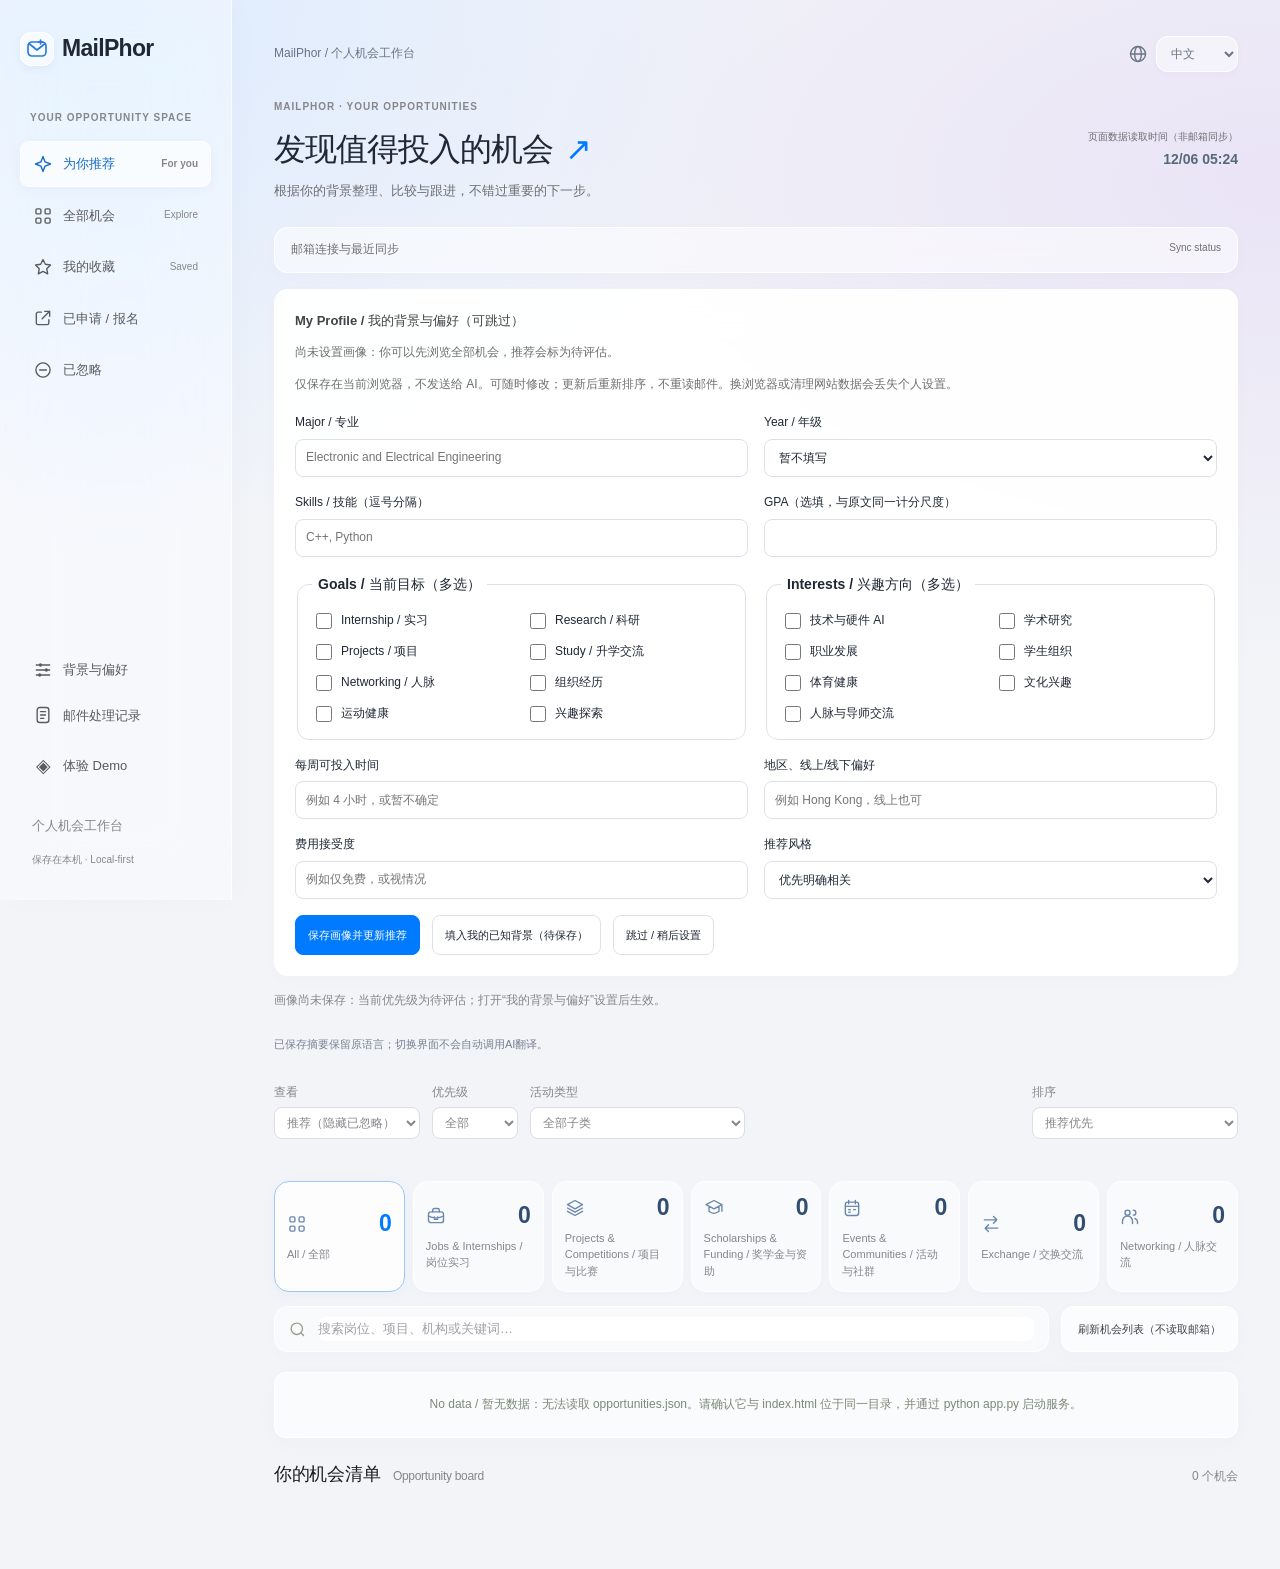
==== index.html @ f2217357 "Package MailPhor as a documented local-first MVP" ====
<!doctype html>
<html lang="zh-Hans">
<head>
  <meta charset="UTF-8" />
  <meta name="viewport" content="width=device-width, initial-scale=1.0" />
  <title>MailPhor</title>
  <link rel="stylesheet" href="/styles.css">
</head>
<body class="min-h-screen text-white antialiased">
  <a class="skip-link" href="#cards">跳到机会列表</a>
  <aside class="sidebar">
    <a class="brand" href="/index.html"><span class="brand-mark">m<span>↗</span></span>MailPhor<span class="brand-dot">.</span></a>
    <p class="sidebar-caption">YOUR OPPORTUNITY SPACE</p>
    <nav aria-label="机会导航">
      <button data-view="recommended" class="nav-item active"><span>✦</span> 为你推荐 <small>For you</small></button>
      <button data-view="all" class="nav-item"><span>▦</span> 全部机会 <small>Explore</small></button>
      <button data-view="favorites" class="nav-item"><span>☆</span> 我的收藏 <small>Saved</small></button>
      <button data-view="applied" class="nav-item"><span>↗</span> 已申请 / 报名</button>
      <button data-view="ignored" class="nav-item"><span>−</span> 已忽略</button>
    </nav>
    <div class="sidebar-bottom"><button id="edit-profile" class="nav-item"><span>⚙</span> 背景与偏好</button><a id="audit-link" class="nav-item" href="/mail-audit.html"><span>≡</span> 邮件处理记录</a><a class="nav-item" href="/index.html?demo=1"><span>◈</span> 体验 Demo</a><p>个人机会工作台</p><small>保存在本机 · Local-first</small></div>
  </aside>
  <main class="mx-auto flex min-h-screen w-full max-w-7xl flex-col px-4 py-5 sm:px-6 lg:px-8">
    <div class="surface-toolbar"><span>MailPhor <span class="toolbar-separator">/</span> <span>个人机会工作台</span></span><label class="locale-control"><span data-icon="globe"></span><select id="language-switch" aria-label="Language / 语言"><option value="zh">中文</option><option value="en">English</option></select></label></div>
    <div id="demo-banner" class="demo-banner hidden">DEMO · 这里展示虚构机会，画像和操作独立保存，不混入你的真实数据。<a href="/index.html">返回个人工作台 →</a></div>
    <header class="workspace-header mb-6 flex items-end justify-between gap-4">
      <div><p class="eyebrow">MAILPHOR · YOUR OPPORTUNITIES</p><h1 id="page-title">发现值得投入的机会<span>↗</span></h1><p class="header-subtitle">根据你的背景整理、比较与跟进，不错过重要的下一步。</p></div>
      <section class="read-time px-4 py-3 text-right">
        <p class="text-xs text-zinc-500">页面数据读取时间（非邮箱同步）</p>
        <p id="last-sync" class="text-sm font-medium text-zinc-200">Loading...</p>
      </section>
    </header>
    <details class="sync-panel"><summary>邮箱连接与最近同步 <span>Sync status</span></summary><p id="mail-sync-summary" role="status" class="text-sm text-zinc-300">邮箱同步状态尚未读取。</p><p id="runtime-status" role="status"></p><div class="sync-controls"><button data-sync="once">同步一轮</button><button data-sync="watch">开启定时检查</button><button data-sync="stop">停止定时检查</button></div><p>同步会读取已配置邮箱，并将选定邮件正文发送到配置的 AI 服务。默认每轮 5 封；重新分析队列优先。停止定时检查不会立即中断当前批次。电脑和程序需保持运行。</p><p id="sync-action-message" role="status"></p></details>

    <details id="profile-panel" class="glass mb-5 rounded-3xl p-5">
      <summary class="cursor-pointer text-lg">My Profile / 我的背景与偏好（可跳过）</summary>
      <p id="profile-summary" class="mt-3 text-sm text-zinc-300"></p>
      <p class="my-3 text-sm text-zinc-400">仅保存在当前浏览器，不发送给 AI。可随时修改；更新后重新排序，不重读邮件。换浏览器或清理网站数据会丢失个人设置。</p>
      <form id="profile-form" class="grid gap-4 sm:grid-cols-2">
        <label>Major / 专业<input name="major" class="w-full rounded border border-white/20 bg-zinc-900 p-2" placeholder="Electronic and Electrical Engineering"></label>
        <label>Year / 年级<select name="year" class="w-full rounded bg-zinc-900 p-2"><option value="">暂不填写</option><option value="1">Year 1</option><option value="2">Year 2</option><option value="3">Year 3</option><option value="4">Year 4</option><option value="5">Year 5+</option></select></label>
        <label>Skills / 技能（逗号分隔）<input name="skills" class="w-full rounded border border-white/20 bg-zinc-900 p-2" placeholder="C++, Python"></label>
        <label>GPA（选填，与原文同一计分尺度）<input name="gpa" type="number" min="0" max="10" step="0.01" class="w-full rounded border border-white/20 bg-zinc-900 p-2"></label>
        <fieldset><legend>Goals / 当前目标（多选）</legend><div id="goal-options" class="grid gap-2"></div></fieldset>
        <fieldset><legend>Interests / 兴趣方向（多选）</legend><div id="interest-options" class="grid gap-2"></div></fieldset>
        <label>每周可投入时间<input name="availability" class="w-full rounded border border-white/20 bg-zinc-900 p-2" placeholder="例如 4 小时，或暂不确定"></label>
        <label>地区、线上/线下偏好<input name="location" class="w-full rounded border border-white/20 bg-zinc-900 p-2" placeholder="例如 Hong Kong，线上也可"></label>
        <label>费用接受度<input name="budget" class="w-full rounded border border-white/20 bg-zinc-900 p-2" placeholder="例如仅免费，或视情况"></label>
        <label>推荐风格<select name="exploration" class="w-full rounded bg-zinc-900 p-2"><option value="focused">优先明确相关</option><option value="open">愿意探索新方向</option></select></label>
        <div class="flex flex-wrap gap-3 sm:col-span-2"><button type="submit" class="rounded bg-white px-4 py-2 text-black">保存画像并更新推荐</button><button type="button" id="prefill-profile" class="rounded border px-4 py-2">填入我的已知背景（待保存）</button><button type="button" id="skip-profile" class="rounded border px-4 py-2">跳过 / 稍后设置</button></div>
      </form>
    </details>
    <p id="personal-message" role="status" class="mb-3 text-sm text-amber-100"></p>
    <p id="recommendation-summary" role="status" class="mb-4 text-sm text-zinc-300"></p>
    <p id="content-language-note" class="content-language-note">已保存摘要保留原语言；切换界面不会自动调用AI翻译。</p>
    <details id="filter-panel" open><summary>筛选与排序 <span>Filters</span></summary><section class="filter-toolbar mb-4 flex flex-wrap gap-3">
      <label>查看 <select id="view-mode" class="rounded bg-zinc-900 p-2"><option value="recommended">推荐（隐藏已忽略）</option><option value="all">全部机会</option><option value="favorites">收藏</option><option value="ignored">已忽略</option><option value="applied">已申请 / 已报名</option></select></label>
      <label>优先级 <select id="priority-filter" class="rounded bg-zinc-900 p-2"><option value="">全部</option><option value="high">优先关注</option><option value="consider">值得考虑</option><option value="low">低相关</option><option value="pending">待评估</option></select></label>
      <label>活动类型 <select id="subcategory-filter" class="rounded bg-zinc-900 p-2"><option value="">全部子类</option><option value="career">Career / 职业发展</option><option value="technical">Technical / 技术实践</option><option value="academic">Academic / 学术</option><option value="industry">Industry / 行业</option><option value="student_organisation">Student Organisations / 学生组织</option><option value="sports_wellness">Sports & Wellness / 体育健康</option><option value="culture_interests">Culture / 文化兴趣</option><option value="other">其他</option></select></label>
      <label>排序 <select id="sort-mode" class="rounded bg-zinc-900 p-2"><option value="priority">推荐优先</option><option value="deadline">截止日期（已标准化日期优先）</option><option value="latest">最新收录</option></select></label>
    </section></details>

    <section id="stats" class="mb-4 grid grid-cols-2 gap-3 sm:grid-cols-3 xl:grid-cols-6"></section>

    <section id="filters" class="mb-4 flex gap-2 overflow-x-auto pb-1"></section>

    <section class="search-toolbar mb-5 grid grid-cols-1 gap-3 sm:grid-cols-[1fr_auto]">
      <label class="glass flex items-center gap-3 rounded-2xl px-4 py-3">
        <svg class="h-5 w-5 shrink-0 text-zinc-500" viewBox="0 0 24 24" fill="none" stroke="currentColor" stroke-width="2">
          <path d="m21 21-4.3-4.3" />
          <circle cx="11" cy="11" r="8" />
        </svg>
        <input id="search" aria-label="搜索机会" class="w-full bg-transparent text-sm text-white outline-none placeholder:text-zinc-500" placeholder="搜索岗位、项目、机构或关键词…" />
      </label>
      <button id="refresh" class="glass rounded-2xl px-5 py-3 text-sm font-medium text-zinc-100 transition hover:bg-white/10">
        刷新机会列表（不读取邮箱）
      </button>
    </section>

    <section id="status" class="hidden glass mb-5 rounded-3xl px-5 py-4 text-sm text-zinc-300"></section>
    <div class="list-heading"><h2>你的机会清单 <span>Opportunity board</span></h2><span id="visible-count"></span></div>
    <section id="cards" class="grid grid-cols-1 items-start gap-4 lg:grid-cols-2"></section>
  </main>

  <template id="card-template">
    <article class="glass overflow-hidden rounded-[1.65rem]">
      <button class="card-head flex w-full items-start justify-between gap-4 p-5 text-left sm:p-6">
        <div class="min-w-0">
          <div class="mb-3 flex flex-wrap items-center gap-2">
            <span class="priority-badge"></span>
            <span class="category chip rounded-full px-2.5 py-1 text-xs font-medium"></span>
            <span class="deadline chip rounded-full px-2.5 py-1 text-xs text-zinc-300"></span>
          </div>
          <h2 class="title text-xl font-semibold tracking-tight text-zinc-50"></h2>
          <p class="organization mt-1 text-sm text-zinc-400"></p>
          <p class="summary line-clamp-2 mt-3 text-sm leading-6 text-zinc-300"></p>
          <p class="recommendation-teaser"></p>
        </div>
        <span class="chevron mt-1 flex h-9 w-9 shrink-0 items-center justify-center rounded-full bg-white/8 text-zinc-300">
          <svg class="h-5 w-5 transition-transform" viewBox="0 0 24 24" fill="none" stroke="currentColor" stroke-width="2">
            <path d="m6 9 6 6 6-6" />
          </svg>
        </span>
      </button>
      <div class="accordion-content">
        <div class="accordion-inner">
          <div class="border-t border-white/10 px-5 pb-5 pt-4 sm:px-6 sm:pb-6">
            <section class="recommendation mb-4 rounded-2xl border border-white/10 p-4"></section>
            <div class="mb-4 rounded-2xl border border-white/10 bg-black/20 p-4">
              <p class="mb-1 text-xs uppercase tracking-[0.18em] text-zinc-500">Core Highlight / 核心重点</p>
              <p class="highlight text-sm leading-6 text-zinc-200"></p>
            </div>
            <div class="details grid gap-3"></div>
            <div class="research mt-4 rounded-2xl border border-white/10 bg-white/[0.045] p-4"></div>
            <div class="checklist mt-4 rounded-2xl border border-white/10 bg-white/[0.045] p-4"></div>
            <div class="mt-4 flex flex-col gap-3 sm:flex-row">
              <button class="copy-btn flex-1 rounded-2xl bg-white px-4 py-3 text-sm font-semibold text-black transition hover:bg-zinc-200">
                Copy Prompt for AI
              </button>
              <button class="copy-summary-btn flex-1 rounded-2xl border border-white/10 bg-white/5 px-4 py-3 text-sm font-medium text-white transition hover:bg-white/10">
                Copy Push Summary
              </button>
            </div>
          </div>
        </div>
      </div>
      <footer class="card-footer"><section class="personal-actions flex flex-wrap gap-3"></section><a class="quick-apply hidden" target="_blank" rel="noopener noreferrer">原文申请 ↗</a></footer>
    </article>
  </template>

  <script src="/icons.js"></script>
  <script src="/i18n.js"></script>
  <script src="/personalization.js"></script>
  <script>
    const categories = [
      { key: "all", icon: "◎", label: "All / 全部", shortLabel: "All / 全部", color: "text-zinc-100" },
      { key: "internship", icon: "💼", label: "Jobs & Internships / 岗位实习", shortLabel: "Jobs / 岗位", color: "text-sky-200" },
      { key: "competition", icon: "🏆", label: "Projects & Competitions / 项目与比赛", shortLabel: "Projects / 项目比赛", color: "text-amber-200" },
      { key: "scholarship", icon: "🎓", label: "Scholarships & Funding / 奖学金与资助", shortLabel: "Funding / 资助", color: "text-emerald-200" },
      { key: "event", icon: "🎪", label: "Events & Communities / 活动与社群", shortLabel: "Events / 活动社群", color: "text-fuchsia-200" },
      { key: "exchange", icon: "✈️", label: "Exchange / 交换交流", shortLabel: "Exchange / 交换", color: "text-indigo-200" },
      { key: "networking", icon: "🤝", label: "Networking / 人脉交流", shortLabel: "Networking / 人脉", color: "text-sky-200" },
    ];

    const categoryByKey = Object.fromEntries(categories.map((item) => [item.key, item]));

    let allItems = [];
    let activeFilter = "all";
    let dataLoadError = "";
    const Personal = MailPhorPersonal;
    const Icons = MailPhorIcons;
    Icons.boot();
    const compactLayout=matchMedia('(max-width:760px)');
    document.querySelector('#filter-panel').open=!compactLayout.matches;
    compactLayout.addEventListener('change',event=>document.querySelector('#filter-panel').open=!event.matches);
    const isDemo=new URLSearchParams(location.search).get('demo')==='1';
    const personalKey=Personal.KEY+(isDemo?'.demo':'');
    document.querySelector('#demo-banner').classList.toggle('hidden',!isDemo);
    if(isDemo){document.querySelector('#audit-link').href='/mail-audit.html?demo=1';document.title='MailPhor · Demo';}
    let personalState;
    let personalStorageReady = true;
    try { personalState=Personal.read(localStorage,personalKey); }
    catch(error) { personalStorageReady=false; personalState={version:1,profile:null,actions:{}}; document.querySelector('#personal-message').textContent='个人数据无法读取，未覆盖原数据：'+error.message; }
    if(isDemo&&!personalState.profile)personalState.profile={major:'Electronic and Electrical Engineering',year:'2',gpa:'',skills:['C++','Python'],goals:['internship','project'],interests:['technical','networking'],exploration:'open'};
    function commitPersonal(next) {
      if(!personalStorageReady){document.querySelector('#personal-message').textContent='本地存储不可用，未保存；请检查浏览器存储设置。';return false;}
      try{Personal.save(localStorage,next,personalKey);personalState=next;document.querySelector('#personal-message').textContent=isDemo?'已保存到独立 Demo 空间，不影响真实画像与操作。':'已保存在当前浏览器。';return true;}
      catch(error){document.querySelector('#personal-message').textContent='保存失败，未标记成功：'+error.message;return false;}
    }
    function updateAction(item,patch){return commitPersonal(Personal.updateAction(personalState,item.id,patch));}
    function recommendation(item){return Personal.evaluate(item,personalState.profile,Personal.actionFor(personalState,item.id));}

    const cardsEl = document.querySelector("#cards");
    const statusEl = document.querySelector("#status");
    const searchEl = document.querySelector("#search");
    const statsEl = document.querySelector("#stats");
    const filtersEl = document.querySelector("#filters");

    function escapeHtml(value) {
      return String(value ?? "")
        .replaceAll("&", "&amp;")
        .replaceAll("<", "&lt;")
        .replaceAll(">", "&gt;")
        .replaceAll('"', "&quot;")
        .replaceAll("'", "&#039;");
    }

    function humanKey(key) {
      return String(key).replaceAll("_", " ").replace(/\b\w/g, (char) => char.toUpperCase());
    }

    function normalizeValue(value) {
      if (Array.isArray(value)) return value.join(", ");
      if (value && typeof value === "object") return JSON.stringify(value, null, 2);
      return value ?? "Unknown";
    }

    function countFor(key) {
      return key === "all" ? allItems.length : allItems.filter((item) => item.category === key).length;
    }

    function itemText(item) {
      return JSON.stringify(item).toLowerCase();
    }

    function getFilteredItems() {
      const keyword = searchEl.value.trim().toLowerCase();
      const view=document.querySelector('#view-mode').value;
      const priority=document.querySelector('#priority-filter').value;
      const subcategory=document.querySelector('#subcategory-filter').value;
      const items=allItems.filter((item) => {
        const filterOk = activeFilter === "all" || item.category === activeFilter;
        const keywordOk = !keyword || itemText(item).includes(keyword);
        const action=Personal.actionFor(personalState,item.id);
        const viewOk=view==='all'||view==='recommended'&&!action.ignored||view==='favorites'&&action.favorite||view==='ignored'&&action.ignored||view==='applied'&&action.status==='applied';
        return filterOk && keywordOk && viewOk && (!priority||recommendation(item).level===priority) && (!subcategory||item.subcategory===subcategory);
      });
      const sort=document.querySelector('#sort-mode').value;
      return items.sort((a,b)=>sort==='deadline'?Personal.deadlineValue(a)-Personal.deadlineValue(b):sort==='latest'?(Date.parse(b.created_at)||0)-(Date.parse(a.created_at)||0):Personal.comparePriority(a,b,personalState.profile,personalState.actions));
    }

    function renderShellControls() {
      statsEl.innerHTML = categories.map((category) => `
        <button data-filter="${category.key}" class="stat-card glass rounded-2xl px-3 py-4 text-left transition hover:bg-white/10">
          <div class="mb-2 flex items-center justify-between gap-2">
            <span class="category-icon">${Icons.icon(category.key)}</span>
            <span class="count text-2xl font-semibold ${category.color}">${countFor(category.key)}</span>
          </div>
          <p class="text-xs leading-4 text-zinc-400">${category.label}</p>
        </button>
      `).join("");

      filtersEl.innerHTML = categories.map((category) => `
        <button data-filter="${category.key}" class="filter-pill chip shrink-0 rounded-full px-3.5 py-2 text-xs font-medium text-zinc-300 transition hover:bg-white/10">
          <span class="category-icon">${Icons.icon(category.key)}</span>${category.label}
        </button>
      `).join("");

      document.querySelectorAll("[data-filter]").forEach((button) => {
        button.addEventListener("click", () => {
          activeFilter = button.dataset.filter;
          renderCards();
        });
      });
    }

    function updateActiveControls() {
      document.querySelectorAll("[data-filter]").forEach((button) => {
        const active = button.dataset.filter === activeFilter;
        button.setAttribute('aria-pressed',String(active));
        button.classList.toggle("ring-1", active);
        button.classList.toggle("ring-white/30", active);
        button.classList.toggle("bg-white/10", active);
      });
      categories.forEach((category) => {
        document.querySelectorAll(`[data-filter="${category.key}"] .count`).forEach((node) => {
          node.textContent = countFor(category.key);
        });
      });
    }

    function renderDetails(item, target) {
      const details = item.details;
      const fields = typeof details === "string" ? { "详细信息": details }
        : Array.isArray(details) ? { "详细信息": details }
        : details && typeof details === "object" ? details : {};
      const entries = Object.entries(fields).filter(([, value]) => value !== undefined && value !== null && value !== "");
      target.innerHTML = entries.length ? entries.map(([key, value]) => `
        <section class="rounded-2xl border border-white/10 bg-black/20 p-4">
          <p class="mb-1 text-xs uppercase tracking-[0.16em] text-zinc-500">${escapeHtml(humanKey(key))}</p>
          <p data-original class="whitespace-pre-wrap text-sm leading-6 text-zinc-200">${escapeHtml(normalizeValue(value))}</p>
        </section>
      `).join("") : `<p class="text-sm text-zinc-400">No details / 暂无详细字段。</p>`;
      const subcategories = { career: "Career / 职业发展", technical: "Technical Workshop / 技术实践", academic: "Academic / 学术交流", industry: "Industry / 行业分享", student_organisation: "Student Organisations / 学生组织", sports_wellness: "Sports & Wellness / 体育健康", culture_interests: "Culture & Interests / 文化兴趣", other: "Other / 其他" };
      if (item.category === "event") {
        target.insertAdjacentHTML("afterbegin", `<p class="text-sm text-zinc-300">类型：${escapeHtml(subcategories[item.subcategory] || "尚未细分")}</p>`);
      }
    }

    function renderResearch(item, target) {
      const source = item.source_email || {};
      const applicationUrl = typeof item.application_url === "string" && /^https?:\/\//i.test(item.application_url) ? item.application_url : "";
      target.innerHTML = `
        <p class="mb-2 text-sm text-amber-100">${escapeHtml(item.verification_status || "旧卡片：尚未提取原文证据")}</p>
        <p class="text-sm text-zinc-400">来源：${escapeHtml(source.subject || "未知邮件")} · ${escapeHtml(source.from || "")} · ${escapeHtml(source.date || "")}</p>
        <p class="text-sm text-zinc-400">来源性质：${item.source_kind === "external_forward" ? "外部邮件转发（不代表学校官方招聘）" : "平台或官方性质尚未确认，请核对原邮件"}</p>
        <p class="mt-2 text-sm text-amber-100">${escapeHtml(item.content_warning || "此卡片的正文完整性尚未确认，请核对原邮件及附件。")}</p>
        <blockquote class="mt-3 whitespace-pre-wrap text-sm leading-6 text-zinc-200">${escapeHtml(item.evidence_quote || "没有原文证据片段，请核对源邮件。")}</blockquote>
        <p class="mt-3 text-sm text-zinc-300">截止日期依据：${escapeHtml(item.deadline_evidence || "原文未确认申请截止日期")}</p>
        ${applicationUrl ? `<a class="mt-3 inline-block underline" href="${escapeHtml(applicationUrl)}" target="_blank" rel="noopener noreferrer">打开原文申请链接 ↗</a>` : ""}
        ${item.source_excerpt ? `<details class="mt-3"><summary class="cursor-pointer text-sm text-zinc-400">查看邮件正文节选</summary><p class="mt-2 whitespace-pre-wrap text-sm leading-6">${escapeHtml(item.source_excerpt)}</p></details>` : ""}
      `;
    }

    function renderChecklist(item, target) {
      const list = Array.isArray(item.checklist) ? item.checklist.filter((todo) => typeof todo === "string" && todo.trim())
        : typeof item.checklist === "string" && item.checklist.trim() ? [item.checklist] : [];
      target.innerHTML = `
        <p class="mb-3 text-xs uppercase tracking-[0.18em] text-zinc-500">Checklist / 准备清单</p>
        ${list.length ? list.map((todo) => `
          <label class="mb-2 flex items-start gap-3 last:mb-0">
            <input type="checkbox" class="mt-1 h-4 w-4 rounded border-white/20 bg-black/40 accent-white" />
            <span class="todo-text text-sm leading-6 text-zinc-200" data-original>${escapeHtml(todo)}</span>
          </label>
        `).join("") : `<p class="text-sm text-zinc-400">${item.checklist_status === "not_specified" ? "本次提取未发现明确准备事项，请核对原邮件。" : "这张卡片尚未提取准备清单，需要重新分析原邮件。"}</p>`}
      `;
      const checked=Personal.actionFor(personalState,item.id).checked||{};
      target.querySelectorAll('input[type="checkbox"]').forEach((box,index)=>{
        box.checked=Boolean(checked[list[index]]);
        box.addEventListener('change',()=>{
          const current=Personal.actionFor(personalState,item.id).checked||{};
          if(!updateAction(item,{checked:{...current,[list[index]]:box.checked}}))box.checked=!box.checked;
        });
      });
    }

    function renderPersonal(item,node){
      const result=recommendation(item);
      const target=node.querySelector('.recommendation');
      target.innerHTML=`<p class="font-medium">${escapeHtml(result.label)} · 资格：${escapeHtml(result.qualification)}</p><p class="mt-2 text-xs text-zinc-400">${escapeHtml(result.method)}。推荐等级与截止紧迫度独立；不保证录取。</p><ul class="mt-2 text-sm">${[...result.reasons,...result.gaps,...result.checks].map(reason=>`<li>• ${escapeHtml(reason)}</li>`).join('')}</ul>`;
      const action=Personal.actionFor(personalState,item.id);
      const controls=node.querySelector('.personal-actions');
      for(const [label,patch] of [[action.favorite?'取消收藏':'收藏',{favorite:!action.favorite}],[action.ignored?'恢复显示':'忽略',{ignored:!action.ignored}]]){
        const button=document.createElement('button');button.textContent=label;button.className='rounded border border-white/20 px-3 py-2 text-sm';
        button.onclick=()=>{if(updateAction(item,patch))renderCards();};controls.append(button);
      }
      const status=document.createElement('select');status.setAttribute('aria-label','申请与参与状态');status.className='rounded bg-zinc-900 p-2 text-sm';
      for(const [value,label] of [['none','未行动'],['preparing','准备中'],['applied','已申请 / 已报名'],['completed','已完成']]){const option=document.createElement('option');option.value=value;option.textContent=label;status.append(option);}
      status.value=action.status||'none';status.onchange=()=>{if(updateAction(item,{status:status.value}))renderCards();else status.value=action.status||'none';};controls.append(status);
      const feedback=document.createElement('select');feedback.setAttribute('aria-label','兴趣反馈');feedback.className='rounded bg-zinc-900 p-2 text-sm';
      for(const [value,label] of [['','兴趣反馈'],['interested','感兴趣'],['not_interested','不感兴趣']]){const option=document.createElement('option');option.value=value;option.textContent=label;feedback.append(option);}
      feedback.value=action.feedback||'';feedback.onchange=()=>{if(updateAction(item,{feedback:feedback.value}))renderCards();else feedback.value=action.feedback||'';};controls.append(feedback);
    }

    async function copyText(text, button) {
      await navigator.clipboard.writeText(text || "");
      const oldText = button.textContent;
      button.textContent = "Copied";
      setTimeout(() => { button.textContent = oldText; }, 1100);
    }

    function renderCards() {
      updateActiveControls();
      const items = getFilteredItems();
      document.querySelector('#visible-count').textContent=`${items.length} 个机会`;
      document.querySelectorAll('[data-view]').forEach(button=>{const active=button.dataset.view===document.querySelector('#view-mode').value;button.classList.toggle('active',active);button.setAttribute('aria-pressed',String(active));});
      const counts={high:0,consider:0,pending:0,low:0};
      for(const item of allItems)counts[recommendation(item).level]++;
      const sortName=document.querySelector('#sort-mode').selectedOptions[0].textContent;
      const summary=document.querySelector('#recommendation-summary');
      summary.textContent=personalState.profile?`画像已生效 · 当前排序：${sortName} · 全部已收录机会：优先关注 ${counts.high} / 值得考虑 ${counts.consider} / 待评估 ${counts.pending} / 低相关 ${counts.low}。同等级按匹配依据多少、再按已知截止日期排序。`:'画像尚未保存：当前优先级为待评估；打开“我的背景与偏好”设置后生效。';
      if(personalState.profile && allItems.length>1 && Object.values(counts).filter(count=>count>0).length===1)summary.textContent+=' 当前卡片等级相同，排序可能变化不明显；系统不会为制造差异强行分级。';
      cardsEl.innerHTML = "";
      statusEl.classList.toggle("hidden", items.length > 0);
      if (items.length) {
        statusEl.textContent = "";
      } else if (dataLoadError) {
        statusEl.textContent = dataLoadError;
      } else if (allItems.length === 0) {
        statusEl.textContent = "No data / 暂无数据：opportunities.json 为空。请先运行后端抓取真实邮件。";
      } else {
        statusEl.textContent = "No matching items / 没有匹配结果。请调整搜索或筛选条件。";
      }

      const template = document.querySelector("#card-template");
      items.forEach((item) => {
        const node = template.content.cloneNode(true);
        const meta = categoryByKey[item.category] || { icon: "◎", label: "Opportunity / 机会", color: "text-zinc-200" };
        const article = node.querySelector("article");
        const head = node.querySelector(".card-head");
        head.setAttribute('aria-expanded','false');
        const content = node.querySelector(".accordion-content");
        const chevron = node.querySelector(".chevron svg");
        const match=recommendation(item);
        const badge=node.querySelector('.priority-badge');badge.dataset.level=match.level;badge.textContent=match.label;
        node.querySelector('.recommendation-teaser').textContent=`推荐依据：${match.reasons[0]||'待评估'}${match.gaps.length?' · '+match.gaps[0]:match.qualification==='待确认'?' · 资格待确认':''}`;

        node.querySelector(".category").innerHTML = `${Icons.icon(item.category)}<span>${escapeHtml(meta.label)}</span>`;
        node.querySelector(".category").classList.add(meta.color);
        node.querySelector(".deadline").textContent = `Deadline / 截止：${item.deadline || "Unknown"}`;
        node.querySelector(".title").textContent = item.title || "Untitled";
        node.querySelector(".organization").textContent = item.organization || "Unknown";
        node.querySelector(".summary").textContent = item.summary || "";
        node.querySelector(".highlight").textContent = item.key_highlight || item.summary || "查看详情";
        renderDetails(item, node.querySelector(".details"));
        renderResearch(item, node.querySelector(".research"));
        renderChecklist(item, node.querySelector(".checklist"));
        renderPersonal(item,node);
        const apply=node.querySelector('.quick-apply');
        if(typeof item.application_url==='string'&&/^https?:\/\//i.test(item.application_url)){apply.href=item.application_url;apply.classList.remove('hidden');}

        head.addEventListener("click", () => {
          const isOpen = content.classList.toggle("open");
          head.setAttribute('aria-expanded',String(isOpen));
          chevron.style.transform = isOpen ? "rotate(180deg)" : "rotate(0deg)";
          article.classList.toggle("ring-1", isOpen);
          article.classList.toggle("ring-white/15", isOpen);
        });

        node.querySelector(".copy-btn").addEventListener("click", (event) => {
          event.stopPropagation();
          const context=personalState.profile?`个人背景（用户填写，非邮件事实）：${JSON.stringify(personalState.profile)}\n基础规则判断（待核对）：${JSON.stringify(recommendation(item))}\n\n`:'';
          copyText(context+(item.ai_prompt_context || JSON.stringify(item, null, 2)), event.currentTarget);
        });

        node.querySelector(".copy-summary-btn").addEventListener("click", (event) => {
          event.stopPropagation();
          const label = (categoryByKey[item.category] || { label: "Opportunity / 机会" }).label;
          const summary = `【${label}】${item.title || "Untitled"}\nDeadline / 截止：${item.deadline || "Unknown"}\n重点：${item.key_highlight || item.summary || ""}`;
          copyText(summary, event.currentTarget);
        });

        cardsEl.appendChild(node);
      });
    }

    async function loadData() {
      try {
        const response = await fetch(`${isDemo?'demo.json':'opportunities.json'}?ts=${Date.now()}`, { cache: "no-store" });
        if (!response.ok) throw new Error(`HTTP ${response.status}`);
        const data = await response.json();
        allItems = Array.isArray(data) ? data : [];
        dataLoadError = "";
        statusEl.classList.add("hidden");
      } catch (error) {
        allItems = [];
        dataLoadError = "No data / 暂无数据：无法读取 opportunities.json。请确认它与 index.html 位于同一目录，并通过 python app.py 启动服务。";
        statusEl.classList.remove("hidden");
      }
      document.querySelector("#last-sync").textContent = new Date().toLocaleString("zh-Hans", {
        hour12: false,
        month: "2-digit",
        day: "2-digit",
        hour: "2-digit",
        minute: "2-digit",
      });
      renderShellControls();
      renderCards();
      loadSyncStatus();
    }

    async function loadSyncStatus(){
      const target=document.querySelector('#mail-sync-summary');
      if(isDemo){target.textContent='Demo 模式：虚构样例，不连接邮箱、不调用 AI。正式模式会在这里显示实际同步结果。';return;}
      try{
        const response=await fetch('/sync_status.json',{cache:'no-store'});
        if(response.status===404){target.textContent='尚无同步统计。刷新列表不会读取邮箱；需通过 once 或 watch 运行同步。';return;}
        if(!response.ok)throw Error('读取同步状态失败');
        const stats=await response.json();
        const names={reading:'正在读取邮箱',processing:'正在处理',completed:'本轮完成',completed_with_issues:'本轮结束，存在待处理问题',failed:'同步失败'};
        const date=stats.finished_at||stats.started_at;
        target.textContent=`邮箱同步：${names[stats.status]||'状态未知'} · ${date?new Date(date).toLocaleString('zh-CN'):''} · 尝试 ${stats.attempted||0} 封 · 新增 ${stats.new_opportunities||0} 张 · 无机会 ${stats.no_opportunity||0} · 重复 ${stats.duplicate||0} · 暂缓 ${stats.deferred||0} · 待复核 ${stats.needs_review||0} · 失败 ${stats.failed||0}。本地同步需要程序持续运行。`;
      }catch(error){target.textContent='无法读取同步状态，请查看终端；不能据此判断同步成功。';}
    }
    async function loadRuntime(){
      const target=document.querySelector('#runtime-status');
      if(isDemo){target.textContent='Demo 不连接邮箱，同步按钮不可用。';return;}
      try{const response=await fetch('/api/runtime',{cache:'no-store'});if(!response.ok)throw Error();const state=await response.json();target.textContent=(state.running?(state.stopping?'停止请求已收到，等待当前批次结束。':state.mode==='watch'?'定时检查已开启。':'正在同步一轮。'):'当前没有网页启动的后台同步。')+(state.last_error?' '+state.last_error:'');}
      catch(error){target.textContent='同步控制状态无法读取；如刚更新过程序，请重启服务。';}
    }
    document.querySelectorAll('[data-sync]').forEach(button=>{
      button.disabled=isDemo;
      button.onclick=async()=>{button.disabled=true;const message=document.querySelector('#sync-action-message');try{const response=await fetch('/api/sync',{method:'POST',headers:{'Content-Type':'application/json'},body:JSON.stringify({action:button.dataset.sync})});const data=await response.json();if(!response.ok)throw Error(data.error||'操作失败');message.textContent=data.message;await loadRuntime();await loadSyncStatus();}catch(error){message.textContent=error.message;}finally{button.disabled=isDemo;}};
    });

    searchEl.addEventListener("input", renderCards);
    const form=document.querySelector('#profile-form');
    const goalOptions={internship:'Internship / 实习',research:'Research / 科研',project:'Projects / 项目',study:'Study / 升学交流',networking:'Networking / 人脉',organisation:'组织经历',wellness:'运动健康',explore:'兴趣探索'};
    const interestOptions={technical:'技术与硬件 AI',academic:'学术研究',career:'职业发展',student_organisation:'学生组织',sports_wellness:'体育健康',culture_interests:'文化兴趣',networking:'人脉与导师交流'};
    function options(target,name,values){for(const [value,label]of Object.entries(values)){const container=document.createElement('label');const input=document.createElement('input');input.type='checkbox';input.name=name;input.value=value;container.append(input,document.createTextNode(' '+label));document.querySelector(target).append(container);}}
    options('#goal-options','goals',goalOptions);options('#interest-options','interests',interestOptions);
    function fillProfile(profile){
      for(const key of ['major','year','gpa','availability','location','budget','exploration'])form.elements.namedItem(key).value=profile?.[key]??(key==='exploration'?'focused':'');
      form.elements.namedItem('skills').value=(profile?.skills||[]).join(', ');
      for(const key of ['goals','interests'])form.querySelectorAll(`input[name="${key}"]`).forEach(box=>box.checked=(profile?.[key]||[]).includes(box.value));
    }
    function showProfile(){const profile=personalState.profile;document.querySelector('#profile-summary').textContent=profile?`${profile.major||'专业未填'} · ${profile.year?'Year '+profile.year:'年级未填'} · ${(profile.skills||[]).join(', ')||'技能未填'}。推荐在本地更新；资格以原文为准。`:'尚未设置画像：你可以先浏览全部机会，推荐会标为待评估。';}
    fillProfile(personalState.profile);showProfile();document.querySelector('#profile-panel').open=!personalState.profile;
    form.onsubmit=event=>{
      event.preventDefault();const data=new FormData(form);
      const profile={};for(const key of ['major','year','gpa','availability','location','budget','exploration'])profile[key]=String(data.get(key)||'').trim();
      profile.skills=String(data.get('skills')||'').split(/[,，]/).map(value=>value.trim()).filter(Boolean);
      profile.goals=data.getAll('goals');profile.interests=data.getAll('interests');
      if(commitPersonal({...personalState,profile})){showProfile();renderCards();document.querySelector('#profile-panel').open=false;}
    };
    document.querySelector('#prefill-profile').onclick=()=>{fillProfile({major:'Electronic and Electrical Engineering',year:'2',skills:['C++','Python'],goals:['internship','project'],interests:[],exploration:'open'});document.querySelector('#personal-message').textContent='已填入已知背景，兴趣未替你选择；点击保存后生效。';};
    document.querySelector('#skip-profile').onclick=()=>{fillProfile(personalState.profile);document.querySelector('#profile-panel').open=false;};
    document.querySelector('#edit-profile').onclick=()=>{document.querySelector('#profile-panel').open=true;document.querySelector('#profile-panel').scrollIntoView({behavior:'smooth',block:'start'});};
    document.querySelectorAll('[data-view]').forEach(button=>button.onclick=()=>{document.querySelector('#view-mode').value=button.dataset.view;renderCards();});
    for(const id of ['view-mode','priority-filter','subcategory-filter','sort-mode'])document.querySelector('#'+id).addEventListener('change',renderCards);
    document.querySelector("#refresh").addEventListener("click", loadData);
    setInterval(loadSyncStatus,30000);
    setInterval(loadRuntime,10000);
    loadRuntime();
    loadData();
  </script>
</body>
</html>
---- styles.css ----
:root{color-scheme:light;--paper:#f7f8f5;--white:#fff;--ink:#233733;--muted:#76817c;--line:#e1e7e0;--accent:#226653;--soft:#eaf2eb;--orange:#d88b50;font-family:Inter,"Segoe UI","PingFang SC","Microsoft YaHei",system-ui,sans-serif;font-synthesis:none}
*{box-sizing:border-box;-webkit-tap-highlight-color:transparent}body{margin:0;background:var(--paper);color:var(--ink);font-size:14px;line-height:1.65}button,input,select{font:inherit;color:inherit}button,a,select,input{touch-action:manipulation}button{cursor:pointer;border:1px solid var(--line);background:var(--white)}button:hover{border-color:#a8bcb0;background:#f1f6ef}a{color:var(--accent);text-decoration:none}a:hover{text-decoration:underline}button:focus-visible,a:focus-visible,summary:focus-visible,input:focus-visible,select:focus-visible{outline:3px solid #73ad92;outline-offset:3px}button:disabled{opacity:.5;cursor:wait}p,h1,h2,h3{margin:0}fieldset{border:1px solid var(--line);border-radius:12px;padding:14px;min-width:0}legend{padding:0 6px;font-weight:600}summary{cursor:pointer}small{font-size:11px}label{min-width:0}input:not([type=checkbox]),select{border:1px solid var(--line);border-radius:8px;min-height:38px;background:#fff;padding:8px 10px;max-width:100%}input[type=checkbox]{accent-color:var(--accent);width:16px;height:16px}pre,blockquote{overflow-wrap:anywhere;white-space:pre-wrap}svg{max-width:100%}
.sidebar{position:fixed;inset:0 auto 0 0;width:232px;padding:30px 20px;background:#fdfefb;border-right:1px solid var(--line);display:flex;flex-direction:column;z-index:10}.brand{display:flex;align-items:center;gap:8px;font-size:23px;font-weight:750;letter-spacing:-1px;color:var(--ink)}.brand:hover{text-decoration:none}.brand-mark{width:34px;height:34px;background:var(--accent);color:#fff;display:grid;place-items:center;border-radius:10px;position:relative;font-size:25px;line-height:1}.brand-mark span{position:absolute;right:3px;top:1px;font-size:13px}.brand-dot{color:var(--orange);margin-left:-6px}.sidebar-caption{font-size:9px;font-weight:650;letter-spacing:1.5px;color:#8b9890;margin:42px 10px 15px}.sidebar nav{display:grid;gap:6px}.nav-item{display:flex;align-items:center;gap:10px;width:100%;padding:11px 12px;border:0;border-radius:9px;text-align:left;background:transparent;color:#63756b;font-size:13px;white-space:nowrap}.nav-item span{font-size:19px;width:20px;text-align:center}.nav-item small{margin-left:auto;color:#8e9b91;font-size:9px}.nav-item:hover{text-decoration:none;background:#f0f4ed}.nav-item.active{background:#e7efe5;color:#24513e;font-weight:650}.sidebar-bottom{margin-top:auto}.sidebar-bottom>p{font-size:22px;line-height:1.35;letter-spacing:-.5px;color:#a1afa1;margin:28px 12px 12px}.sidebar-bottom>small{font-size:8px;letter-spacing:1.2px;color:#9ba89c;margin-left:12px}
body>main{margin-left:232px;padding:36px 42px 64px;max-width:1560px;width:calc(100% - 232px)}.workspace-header{display:flex;justify-content:space-between;align-items:center;gap:20px;margin-bottom:26px}.eyebrow{font-size:9px;font-weight:650;letter-spacing:1.8px;color:#89988a;margin-bottom:12px}h1{font-size:30px;letter-spacing:-1.1px;font-weight:650;line-height:1.35}h1>span{color:var(--orange);margin-left:12px}.header-subtitle{margin-top:9px;color:#7c887d;font-size:12px}.read-time{text-align:right;border:0;background:none;white-space:nowrap;font-size:11px;color:var(--muted)}.read-time #last-sync{font-size:14px;color:#465e4b;margin-top:3px}.skip-link{position:fixed;left:10px;top:-100px;background:#fff;padding:10px;z-index:100}.skip-link:focus{top:10px}.demo-banner{border:1px solid #ead6b1;background:#fff6e4;border-radius:10px;padding:12px 16px;font-size:12px;margin-bottom:20px}.demo-banner a{float:right}.sync-panel{border:1px dashed #dce4d8;border-radius:9px;padding:9px 14px;margin-bottom:16px;color:#7f8f7e;font-size:11px}.sync-panel>summary{list-style:none}.sync-panel>summary span{float:right;font-size:10px}.sync-panel>p{margin-top:10px;line-height:1.8}
.glass{background:#fff;border:1px solid var(--line);box-shadow:none}.chip{background:#f7f9f4;border:1px solid #e7ece3;color:#6a7f68}.filter-toolbar{display:flex;flex-wrap:wrap;gap:12px;padding:12px 0;align-items:end}.filter-toolbar label{font-size:10px;color:#7b8979;display:flex;flex-direction:column;gap:4px}.filter-toolbar select{font-size:11px;min-height:32px;padding:5px 8px;background:#fff;border-color:#e0e7db}.filter-toolbar label:last-child{margin-left:auto}#profile-panel{border-radius:12px;padding:14px 18px;margin-bottom:14px}#profile-panel>summary{font-size:12px;font-weight:600;color:#5b755b;list-style:none}#profile-panel>summary::before{content:'⚙';margin-right:9px;color:#809a7c}#profile-panel[open]{padding:20px;background:#fff}#profile-form{display:grid;grid-template-columns:1fr 1fr;gap:16px;margin-top:18px}#profile-form>label{font-size:12px}#profile-form input:not([type=checkbox]),#profile-form select{display:block;width:100%;margin-top:6px}#profile-form button{border-radius:8px;font-size:11px;padding:10px 12px}#profile-form button[type=submit]{background:var(--accent);color:#fff;border-color:var(--accent)}#goal-options,#interest-options{display:grid;grid-template-columns:1fr 1fr;gap:9px}#goal-options label,#interest-options label{display:flex;align-items:center;gap:6px;font-size:12px}.sm\:col-span-2{grid-column:span 2}#personal-message:empty{display:none}#personal-message{font-size:12px;color:#947431}#recommendation-summary{font-size:10px;line-height:1.8;color:#81907e;max-width:100%}
#stats{display:grid;grid-template-columns:repeat(7,minmax(0,1fr));gap:8px;margin:14px 0}.stat-card{padding:12px!important;border-radius:10px!important;text-align:left;min-width:0;background:#fdfefa}.stat-card>div{display:flex;align-items:center;justify-content:space-between;gap:4px}.stat-card .count{font-size:23px;font-weight:600;color:#506b4e}.stat-card p{font-size:9px;line-height:1.5;color:#8a9784}.stat-card span:first-child{font-size:14px}.stat-card[aria-pressed=true]{background:#eaf2e5;border-color:#a8bda1}#filters{display:flex;gap:6px;overflow-x:auto;padding:5px 0 12px;scrollbar-width:thin}.filter-pill{flex-shrink:0;font-size:10px;padding:6px 10px!important;border-radius:999px!important;background:transparent;border:1px solid transparent;color:#819176}.filter-pill[aria-pressed=true]{background:#e9f0e3;border-color:#cdddc2;color:#41613a;font-weight:650}.search-toolbar{display:grid;grid-template-columns:1fr auto;gap:10px;margin-bottom:22px}.search-toolbar>label{display:flex;align-items:center;gap:12px;padding:10px 14px;border-radius:9px}.search-toolbar svg{width:17px;height:17px;flex-shrink:0;color:#98a390}.search-toolbar input{width:100%;padding:0!important;border:0!important;min-height:24px!important;outline:none;font-size:12px}.search-toolbar>button{border-radius:9px;padding:10px 16px;font-size:11px;background:#eaf0e3;color:#607752;border-color:#d8e3cf}.list-heading{display:flex;justify-content:space-between;align-items:baseline;margin:2px 0 16px}.list-heading h2{font-size:16px;font-weight:650;letter-spacing:-.3px}.list-heading h2 span{font-size:10px;font-weight:400;color:#99a38f;margin-left:8px}.list-heading #visible-count{font-size:11px;color:#97a18e}#status{border-radius:12px;padding:22px;text-align:center;color:#7d8978}
#cards{display:grid;grid-template-columns:repeat(2,minmax(0,1fr));gap:16px;align-items:start}#cards>article{border-radius:14px;overflow:hidden;transition:border-color .2s,box-shadow .2s}#cards>article:hover{border-color:#bccdb0;box-shadow:0 5px 18px #374b2910}.card-head{border:0;background:transparent;display:flex;justify-content:space-between;gap:12px;padding:22px!important;width:100%;text-align:left;align-items:start}.card-head:hover{background:#fdfefa}.card-head>div{min-width:0;flex:1}.card-head>div>div{display:flex;flex-wrap:wrap;gap:6px;margin-bottom:14px}.category,.deadline{font-size:9px;line-height:1.7;border-radius:5px;padding:3px 7px;display:inline-block}.deadline{background:#faf8f2;color:#95856b;border-color:#eee8da}.priority-badge{display:inline-flex;align-items:center;gap:5px;padding:3px 7px;border-radius:5px;font-size:10px;font-weight:650;border:1px solid}.priority-badge::before{content:'●';font-size:7px}.priority-badge[data-level=high]{color:#3b714a;background:#eaf4e7;border-color:#d6e8ce}.priority-badge[data-level=consider]{color:#4b7391;background:#edf4f7;border-color:#dce8ef}.priority-badge[data-level=pending]{color:#9c7b40;background:#fff7e8;border-color:#efdfbc}.priority-badge[data-level=low]{color:#8b9388;background:#f3f5f0;border-color:#e4e8df}.title{font-size:18px;line-height:1.5;font-weight:650;letter-spacing:-.4px;color:#2d432e;overflow-wrap:anywhere}.organization{margin-top:6px;font-size:11px;color:#8d9b82}.summary{margin-top:14px;font-size:12px;line-height:1.9;color:#73806b}.recommendation-teaser{font-size:10px;line-height:1.7;color:#8d9b80;margin-top:14px;padding-top:12px;border-top:1px dashed #e7ecdf}.chevron{display:grid;place-items:center;flex-shrink:0;width:24px;height:24px;background:#f1f5ea;border-radius:50%;color:#8f9f80;margin-top:1px}.chevron svg{width:14px;height:14px;transition:transform .2s}.card-footer{border-top:1px solid #edf0e7;display:flex;align-items:center;justify-content:space-between;gap:10px;padding:12px 18px;background:#fdfefa;flex-wrap:wrap}.personal-actions{display:flex;align-items:center;flex-wrap:wrap;gap:6px}.personal-actions button,.personal-actions select{font-size:10px;border:1px solid #e6ebdf!important;border-radius:6px;padding:5px 7px!important;min-height:29px;background:#fff}.quick-apply{font-size:11px;font-weight:600;white-space:nowrap}
.accordion-content{display:grid;grid-template-rows:0fr;transition:grid-template-rows .2s}.accordion-content.open{grid-template-rows:1fr}.accordion-inner{overflow:hidden}.accordion-inner>div{border-top:1px solid var(--line);padding:20px!important}.accordion-inner section,.accordion-inner .research,.accordion-inner .checklist{border-color:#e4e9de!important;border-radius:10px!important;background:#f8faf5!important;padding:14px!important}.recommendation{margin-bottom:14px}.recommendation p:first-child{font-size:12px;font-weight:650}.recommendation p,.recommendation ul{font-size:11px;color:#73816a}.recommendation li{margin-top:4px}.research,.checklist{margin-top:14px}.details{display:grid;gap:10px}.details p:first-child{font-size:9px;letter-spacing:1px;color:#9aa58f;text-transform:uppercase}.details p:last-child,.highlight{font-size:12px;line-height:1.9;color:#596e50}.research p,.research blockquote,.checklist span{font-size:11px;line-height:1.9;color:#6a7b61}.research blockquote{border-left:2px solid #c2d1b2;margin:10px 0;padding-left:12px}.research details{margin-top:12px}.research a{font-weight:600;text-decoration:underline}.checklist label{display:flex;align-items:start;gap:9px;margin-bottom:9px}.checklist>p:first-child{font-size:10px;letter-spacing:1px;color:#85977a;margin-bottom:12px}.checklist input{flex-shrink:0;margin-top:3px}.copy-btn,.copy-summary-btn{border-radius:8px;padding:10px 12px;font-size:11px}.copy-btn{background:#e5eedc;color:#567045}.copy-summary-btn{background:#fff;color:#80906f}.line-clamp-2{display:-webkit-box;-webkit-line-clamp:2;-webkit-box-orient:vertical;overflow:hidden}.hidden{display:none!important}.flex{display:flex}.flex-wrap{flex-wrap:wrap}.flex-col{flex-direction:column}.flex-1{flex:1}.gap-2{gap:8px}.gap-3{gap:12px}.gap-4{gap:16px}.mt-1{margin-top:4px}.mt-2{margin-top:8px}.mt-3{margin-top:12px}.mt-4{margin-top:16px}.mb-1{margin-bottom:4px}.mb-2{margin-bottom:8px}.mb-3{margin-bottom:12px}.mb-4{margin-bottom:16px}.mb-5{margin-bottom:20px}.my-3{margin-top:12px;margin-bottom:12px}.text-sm{font-size:12px}.text-xs{font-size:10px}.text-lg{font-size:16px}.text-zinc-300,.text-zinc-400,.text-zinc-500{color:#829078}.text-amber-100{color:#987847}.font-medium{font-weight:550}.whitespace-pre-wrap{white-space:pre-wrap}.underline{text-decoration:underline}.leading-6{line-height:1.8}.rounded-2xl{border-radius:10px}.border-t{border-top:1px solid var(--line)}.p-4{padding:16px}.p-5{padding:20px}.items-start{align-items:start}.items-center{align-items:center}.justify-between{justify-content:space-between}.w-full{width:100%}.min-w-0{min-width:0}
@media(min-width:700px){.sm\:flex-row{flex-direction:row}}
@media(min-width:1650px){body>main{margin-left:auto;margin-right:auto;transform:translateX(116px);max-width:1400px}}
@media(max-width:1100px){.sidebar{width:190px;padding:25px 12px}body>main{margin-left:190px;width:calc(100% - 190px);padding:28px 24px}h1{font-size:25px}.nav-item small{display:none}#stats{grid-template-columns:repeat(4,minmax(0,1fr))}.read-time{display:none}.title{font-size:16px}}
@media(max-width:760px){.sidebar{position:sticky;inset:auto;width:100%;height:auto;padding:12px 16px;border-right:0;border-bottom:1px solid var(--line);background:#fdfefbf5;backdrop-filter:blur(10px)}.brand{font-size:19px}.brand-mark{width:28px;height:28px;font-size:22px}.sidebar-caption,.sidebar-bottom{display:none}.sidebar nav{display:flex;overflow-x:auto;gap:5px;margin-top:10px}.nav-item{font-size:11px;padding:7px 9px;width:auto;flex-shrink:0}.nav-item span{font-size:14px;width:15px}body>main{margin:0;width:100%;padding:24px 16px 40px;transform:none}.workspace-header{margin-bottom:20px}.eyebrow{font-size:8px;letter-spacing:1.2px}h1{font-size:25px}.header-subtitle{font-size:11px}#stats{grid-template-columns:repeat(4,minmax(0,1fr))}.stat-card{padding:10px!important}#cards{grid-template-columns:1fr}.filter-toolbar{gap:8px}.filter-toolbar label{width:calc(50% - 4px)}.filter-toolbar label:last-child{margin-left:0}.filter-toolbar select{width:100%;font-size:11px}.search-toolbar{grid-template-columns:1fr}.search-toolbar>button{padding:9px}.list-heading h2 span{display:none}#profile-form{grid-template-columns:1fr}.sm\:col-span-2{grid-column:auto}#goal-options,#interest-options{grid-template-columns:1fr}.card-head{padding:19px!important}.title{font-size:18px}.demo-banner a{float:none;display:block}.card-footer{padding:12px}.personal-actions{gap:5px}#recommendation-summary{font-size:10px}.workspace-header{display:block}}
@media(prefers-reduced-motion:reduce){*{transition:none!important;scroll-behavior:auto!important}}

/* Processing records use the same local design system. */
body>main.w-full{width:calc(100% - 232px)}
.summary{font-size:13px}.recommendation-teaser{font-size:11px}.filter-toolbar label{font-size:11px}.filter-toolbar select{font-size:12px}.category,.deadline{font-size:10px}.stat-card p{font-size:10px}.personal-actions button,.personal-actions select{font-size:11px}
#filters{display:none}
@media(max-width:1100px){body>main.w-full{width:calc(100% - 190px)}}
@media(max-width:760px){body>main.w-full{width:100%}.sidebar nav{max-width:100%;scrollbar-width:none}.demo-banner{overflow-wrap:anywhere}#stats{display:flex;overflow-x:auto;padding-bottom:5px;gap:7px;scrollbar-width:thin}.stat-card{flex:0 0 96px;min-height:80px}.stat-card p{font-size:9px}}
.audit-page main{max-width:1050px}.audit-page article{border:1px solid var(--line);border-radius:12px;padding:20px;background:#fff;margin:16px 0}.audit-page article h2{font-size:17px;margin-bottom:10px}.audit-page article p{margin-top:9px;font-size:12px}.audit-page article small{color:#8d9a85}.audit-page article details{margin-top:12px;font-size:12px}.audit-page article pre{font:11px/1.9 ui-monospace,monospace;background:#f4f7ee;padding:12px;border-radius:8px}.audit-page #status{margin-top:14px;padding:0;text-align:left}.audit-page>main>button{border-radius:8px;padding:9px 12px;font-size:12px;margin:6px}.audit-page>main>h1{margin:18px 0}.audit-page>main>p{font-size:12px;color:#7c8b74;line-height:1.9}.audit-page .audit-back{display:inline-block;margin-bottom:12px}

/* Native-tool visual language: quiet surfaces, system typography, restrained blue. */
#filter-panel>summary{display:none}.stat-card .count{line-height:1.2}
.sync-controls{display:flex;gap:8px;flex-wrap:wrap;margin:12px 0}.sync-controls button{padding:7px 12px;border-radius:7px;font-size:12px}.sync-controls button:first-child{background:#007aff;color:#fff;border-color:#007aff}#runtime-status,#sync-action-message{margin-top:10px;color:#007aff}
:root{--paper:#f5f5f7;--ink:#1d1d1f;--muted:#6e6e73;--line:#e5e5ea;--accent:#007aff;--soft:#edf4ff;font-family:-apple-system,BlinkMacSystemFont,"SF Pro Text","Segoe UI","Microsoft YaHei",sans-serif}
.sidebar{background:#f0f0f3e8;border-color:#dddde3;backdrop-filter:blur(24px)}.brand{font-weight:650;letter-spacing:-.7px}.brand-mark{background:#007aff;border-radius:9px}.brand-dot{color:#007aff}.sidebar-caption{color:#86868b;letter-spacing:1px}.nav-item{color:#5a5a60;font-size:13px}.nav-item.active{background:#dedee5;color:#1d1d1f}.nav-item:hover{background:#e6e6ec}.nav-item small{color:#86868b}.sidebar-bottom>p{font-size:13px;color:#86868b;letter-spacing:0;margin-top:24px}.sidebar-bottom>small{color:#86868b;letter-spacing:0;font-size:10px}.workspace-header h1{font-size:29px;font-weight:650;letter-spacing:-.8px}.workspace-header h1>span{color:#007aff}.eyebrow{color:#86868b;letter-spacing:1px}.header-subtitle{color:#6e6e73;font-size:13px}.read-time{color:#86868b}.read-time #last-sync{color:#6e6e73}.sync-panel{border:1px solid #e2e2e7;background:#f9f9fb;color:#6e6e73}.glass{border-color:#e5e5ea;background:#fff}.chip{background:#f5f5f7;border-color:#e5e5ea;color:#6e6e73}#profile-panel>summary{color:#424248}#profile-panel>summary::before{color:#007aff}#profile-form button[type=submit]{background:#007aff;border-color:#007aff}.filter-toolbar label,#recommendation-summary{color:#86868b}.filter-toolbar select{border-color:#dddde3}.stat-card{background:#fff}.stat-card .count{color:#1d1d1f}.stat-card p{color:#86868b}.stat-card[aria-pressed=true]{background:#edf4ff;border-color:#a3caff}.stat-card[aria-pressed=true] .count{color:#007aff}.search-toolbar>button{background:#fff;border-color:#d8d8df;color:#424248}.search-toolbar input::placeholder{color:#a1a1a6}.list-heading h2{color:#1d1d1f}.list-heading h2 span,.list-heading #visible-count{color:#86868b}#cards>article{border-color:#e2e2e8;box-shadow:0 2px 6px #00000003;border-radius:14px}#cards>article:hover{border-color:#c7c7ce;box-shadow:0 5px 18px #00000005}.card-head:hover{background:#fcfcfd}.title{color:#1d1d1f;font-size:18px;font-weight:620;letter-spacing:-.35px}.organization{color:#86868b;font-size:12px}.summary{color:#626269;font-size:13px}.recommendation-teaser{color:#86868b;border-top-color:#ededf1}.chevron{color:#8e8e93;background:#f2f2f7}.category{background:#f5f5f7;color:#6e6e73}.deadline{background:#f7f7f9;color:#6e6e73;border-color:#e9e9ee}.priority-badge[data-level=high]{background:#eaf6ee;color:#24834a;border-color:#d5ecdd}.priority-badge[data-level=consider]{background:#edf4ff;color:#2877c9;border-color:#d8e7fa}.priority-badge[data-level=pending]{background:#fff6e6;color:#ac7b22;border-color:#f3e4c4}.priority-badge[data-level=low]{background:#f3f3f6;color:#86868b;border-color:#e5e5eb}.card-footer{background:#fafafc;border-color:#ededf2}.personal-actions button,.personal-actions select{border-color:#e2e2e8!important;background:#fff;color:#55555d}.personal-actions button:hover{background:#f2f5fa}.accordion-inner section,.accordion-inner .research,.accordion-inner .checklist{background:#f8f8fa!important;border-color:#e5e5ea!important}.recommendation p,.recommendation ul,.details p:last-child,.highlight,.research p,.research blockquote,.checklist span{color:#626269}.details p:first-child,.checklist>p:first-child{color:#86868b}.research blockquote{border-left-color:#bfd7f7}.copy-btn{background:#007aff;color:#fff;border-color:#007aff}.copy-summary-btn{background:#fff;color:#626269}.text-zinc-300,.text-zinc-400,.text-zinc-500{color:#6e6e73}.text-amber-100{color:#9a742f}.audit-page article small,.audit-page>main>p{color:#6e6e73}.audit-page article pre{background:#f3f3f7;color:#55555d}.demo-banner{background:#fff9ed;border-color:#eedfbe;color:#7f6d49}
@media(max-width:760px){.sidebar{background:#f2f2f6ef}.workspace-header h1{font-size:25px}.nav-item{font-size:11px}.sidebar-bottom{display:none}.title{font-size:17px}#filter-panel>summary{display:block;font-size:12px;color:#6e6e73;padding:9px 0}#filter-panel>summary>span{float:right;color:#8e8e93}.personal-actions button,.personal-actions select{min-height:38px;font-size:12px}}
/* Frosted navigation sits above a quiet, readable content layer. */
:root{font-family:-apple-system,BlinkMacSystemFont,"Segoe UI Variable Text","Segoe UI","PingFang SC","Microsoft YaHei",sans-serif;--paper:#f2f4f8;--line:#dce1e9;--ink:#202735;--muted:#667080}
body{background:radial-gradient(ellipse at 4% 0%,#dceaff 0,transparent 43%),radial-gradient(ellipse at 100% 20%,#eae4f6 0,transparent 48%),#f2f4f8;background-attachment:fixed;-webkit-font-smoothing:antialiased}
.ui-icon{width:20px;height:20px;vertical-align:middle;flex-shrink:0;display:inline-block}
.surface-toolbar{display:flex;align-items:center;justify-content:space-between;gap:12px;margin-bottom:27px;color:#697486;font-size:12px}
.locale-control{display:flex;align-items:center;gap:8px;flex-shrink:0}.locale-control select{font-size:12px;background:#ffffff70;border:1px solid #ffffffc0;border-radius:12px;box-shadow:0 2px 8px #30456808;min-height:36px}
.sidebar{background:#ffffff66!important;backdrop-filter:blur(36px) saturate(160%);-webkit-backdrop-filter:blur(36px) saturate(160%);border-right:1px solid #ffffffa6;box-shadow:4px 0 30px #34456305}
.brand-mark{background:linear-gradient(145deg,#ffffffc9,#ffffff70);color:#2879da;border:1px solid #ffffff;box-shadow:0 3px 10px #3d6aab12;border-radius:11px}.brand-mark .ui-icon{width:24px;height:24px}.brand-dot{display:none}.brand{letter-spacing:-.7px}
.nav-item{min-height:43px;border:1px solid transparent;font-weight:500}.nav-item.active{background:#ffffffa8!important;border-color:#ffffffc9;box-shadow:0 3px 12px #40516f0b;color:#176bc6}.nav-item:hover{background:#ffffff70}.nav-item span{display:inline-flex;align-items:center;justify-content:center}.nav-item small{font-size:10px}
.glass{background:#ffffffa3;border:1px solid #ffffffdb;box-shadow:0 6px 24px #34456306}
#profile-panel,.sync-panel,.search-toolbar>label{background:#ffffff85;backdrop-filter:blur(20px);-webkit-backdrop-filter:blur(20px);border:1px solid #ffffffd4;box-shadow:0 4px 20px #34456304;border-radius:14px}
#profile-panel[open]{background:#fffffff0}#profile-panel>summary::before{content:none}#profile-panel>summary{font-size:13px}.sync-panel{padding:12px 16px;font-size:12px}
.workspace-header h1{font-size:32px;letter-spacing:-1px;font-weight:650}.header-subtitle{font-size:13px}.eyebrow,.sidebar-caption{font-size:10px}.read-time #last-sync{color:#58677a}#recommendation-summary{font-size:12px}#content-language-note{font-size:11px;color:#778192;margin:7px 0 18px}
.stat-card{background:#ffffff80;border-radius:15px!important;border-color:#ffffffc9;box-shadow:0 3px 12px #40516f04}.stat-card p{font-size:11px}.stat-card .count{font-weight:600;color:#314e72}.stat-card[aria-pressed=true]{background:#ffffffdb;border-color:#9cc7f7;box-shadow:0 3px 14px #007aff0b}.category-icon{color:#6a87ac;display:inline-flex}.filter-pill .ui-icon,.category .ui-icon{width:15px;height:15px}.category{display:inline-flex;align-items:center;gap:5px}
#cards>article{background:#ffffffd9;border:1px solid #ffffff;border-radius:20px;box-shadow:0 7px 25px #34456307}#cards>article:hover{border-color:#c4d7ef;box-shadow:0 10px 32px #3445630c}.card-head:hover{background:#ffffff40}.card-head{padding:23px!important}.title{font-size:19px;letter-spacing:-.45px;font-weight:600;color:#253247}.organization{font-size:12px;color:#718094}.summary{font-size:13px;line-height:1.85;color:#566276}.category,.deadline{font-size:11px}.priority-badge{font-size:11px;border-radius:7px}.recommendation-teaser{font-size:12px;color:#627087}.card-footer{background:#f7f9fc99;border-color:#e8edf4}.chevron{background:#edf2f9;color:#7a8ba3}
.list-heading h2{font-size:18px}.list-heading h2 span,.list-heading #visible-count{font-size:12px}.personal-actions button,.personal-actions select{font-size:12px;border-radius:8px;min-height:33px}.filter-toolbar label,.filter-toolbar select{font-size:12px}.search-toolbar input{font-size:13px}.search-toolbar>button{border-radius:12px;background:#ffffffb8;border-color:#ffffff}
.audit-page article{background:#ffffffcf;border-color:#ffffff;border-radius:18px;box-shadow:0 6px 24px #34456306}.audit-page article p,.audit-page article details{font-size:13px}.audit-page>main>p{font-size:13px}.audit-page article pre{font-size:12px}
@media(max-width:760px){.surface-toolbar{margin-bottom:21px;font-size:11px;align-items:start}.surface-toolbar>span{max-width:52%}.locale-control{gap:5px}.locale-control select{max-width:112px}.sidebar{backdrop-filter:blur(28px) saturate(160%);-webkit-backdrop-filter:blur(28px) saturate(160%)}.nav-item{min-height:36px;font-size:12px}.nav-item .ui-icon{width:17px;height:17px}.workspace-header h1{font-size:28px}.stat-card{flex-basis:112px}.stat-card p{font-size:10px}.title{font-size:19px}.card-head{padding:20px!important}.category,.deadline{font-size:10px}.personal-actions button,.personal-actions select{min-height:38px}}
html[lang=en] .nav-item small{display:none}html[lang=en] .nav-item{white-space:normal}
@media(prefers-reduced-transparency:reduce){.sidebar,.glass,#profile-panel,.sync-panel,.search-toolbar>label{background:#f8fafc!important;backdrop-filter:none;-webkit-backdrop-filter:none}}
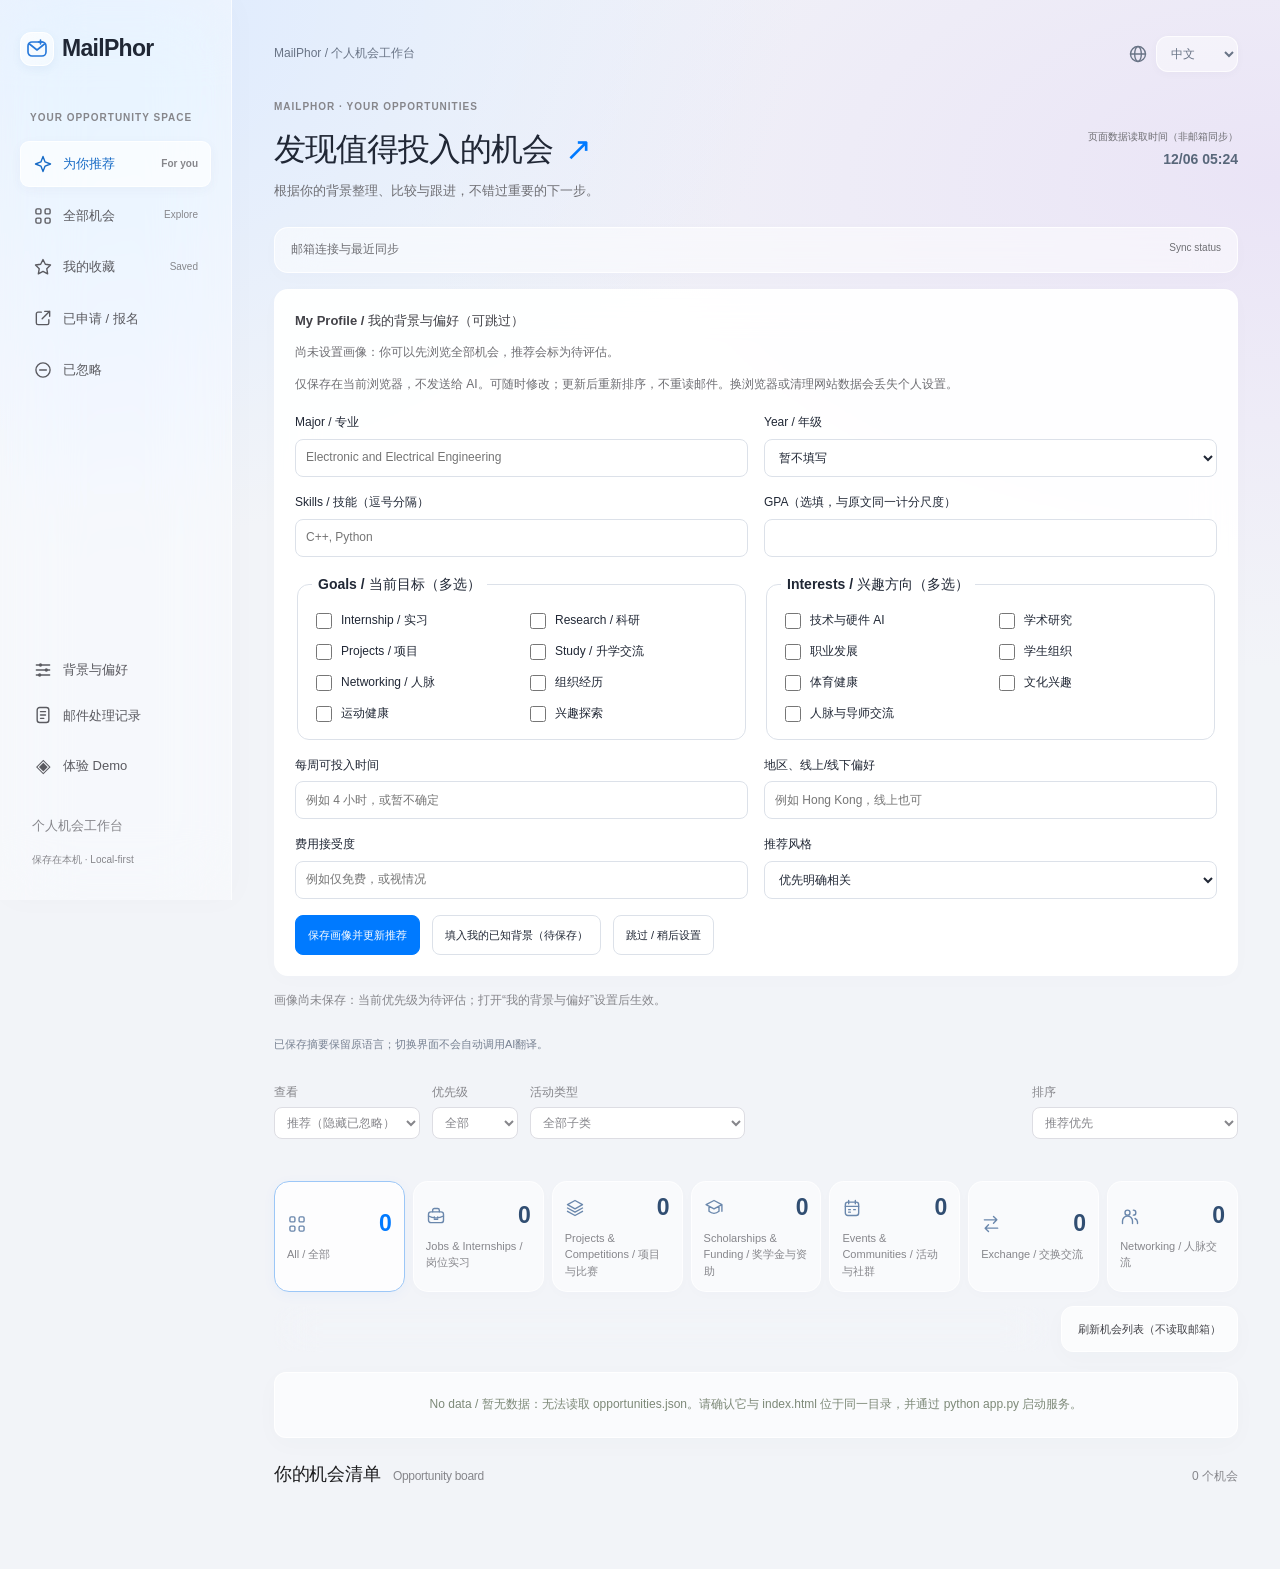
==== commit f5105e4d: "Add safe static demo deployment for GitHub Pages" ====
--- a/index.html
+++ b/index.html
@@ -4,12 +4,12 @@
   <meta charset="UTF-8" />
   <meta name="viewport" content="width=device-width, initial-scale=1.0" />
   <title>MailPhor</title>
-  <link rel="stylesheet" href="/styles.css">
+  <link rel="stylesheet" href="styles.css">
 </head>
 <body class="min-h-screen text-white antialiased">
   <a class="skip-link" href="#cards">跳到机会列表</a>
   <aside class="sidebar">
-    <a class="brand" href="/index.html"><span class="brand-mark">m<span>↗</span></span>MailPhor<span class="brand-dot">.</span></a>
+    <a class="brand" href="index.html"><span class="brand-mark">m<span>↗</span></span>MailPhor<span class="brand-dot">.</span></a>
     <p class="sidebar-caption">YOUR OPPORTUNITY SPACE</p>
     <nav aria-label="机会导航">
       <button data-view="recommended" class="nav-item active"><span>✦</span> 为你推荐 <small>For you</small></button>
@@ -18,11 +18,11 @@
       <button data-view="applied" class="nav-item"><span>↗</span> 已申请 / 报名</button>
       <button data-view="ignored" class="nav-item"><span>−</span> 已忽略</button>
     </nav>
-    <div class="sidebar-bottom"><button id="edit-profile" class="nav-item"><span>⚙</span> 背景与偏好</button><a id="audit-link" class="nav-item" href="/mail-audit.html"><span>≡</span> 邮件处理记录</a><a class="nav-item" href="/index.html?demo=1"><span>◈</span> 体验 Demo</a><p>个人机会工作台</p><small>保存在本机 · Local-first</small></div>
+    <div class="sidebar-bottom"><button id="edit-profile" class="nav-item"><span>⚙</span> 背景与偏好</button><a id="audit-link" class="nav-item" href="mail-audit.html"><span>≡</span> 邮件处理记录</a><a class="nav-item" href="index.html?demo=1"><span>◈</span> 体验 Demo</a><p>个人机会工作台</p><small>保存在本机 · Local-first</small></div>
   </aside>
   <main class="mx-auto flex min-h-screen w-full max-w-7xl flex-col px-4 py-5 sm:px-6 lg:px-8">
     <div class="surface-toolbar"><span>MailPhor <span class="toolbar-separator">/</span> <span>个人机会工作台</span></span><label class="locale-control"><span data-icon="globe"></span><select id="language-switch" aria-label="Language / 语言"><option value="zh">中文</option><option value="en">English</option></select></label></div>
-    <div id="demo-banner" class="demo-banner hidden">DEMO · 这里展示虚构机会，画像和操作独立保存，不混入你的真实数据。<a href="/index.html">返回个人工作台 →</a></div>
+    <div id="demo-banner" class="demo-banner hidden">DEMO · 这里展示虚构机会，画像和操作独立保存，不混入你的真实数据。<a href="index.html">返回个人工作台 →</a></div>
     <header class="workspace-header mb-6 flex items-end justify-between gap-4">
       <div><p class="eyebrow">MAILPHOR · YOUR OPPORTUNITIES</p><h1 id="page-title">发现值得投入的机会<span>↗</span></h1><p class="header-subtitle">根据你的背景整理、比较与跟进，不错过重要的下一步。</p></div>
       <section class="read-time px-4 py-3 text-right">
@@ -128,9 +128,9 @@
     </article>
   </template>
 
-  <script src="/icons.js"></script>
-  <script src="/i18n.js"></script>
-  <script src="/personalization.js"></script>
+    <script src="icons.js"></script>
+  <script src="i18n.js"></script>
+  <script src="personalization.js"></script>
   <script>
     const categories = [
       { key: "all", icon: "◎", label: "All / 全部", shortLabel: "All / 全部", color: "text-zinc-100" },
@@ -156,7 +156,7 @@
     const isDemo=new URLSearchParams(location.search).get('demo')==='1';
     const personalKey=Personal.KEY+(isDemo?'.demo':'');
     document.querySelector('#demo-banner').classList.toggle('hidden',!isDemo);
-    if(isDemo){document.querySelector('#audit-link').href='/mail-audit.html?demo=1';document.title='MailPhor · Demo';}
+    if(isDemo){document.querySelector('#audit-link').href='mail-audit.html?demo=1';document.title='MailPhor · Demo';}
     let personalState;
     let personalStorageReady = true;
     try { personalState=Personal.read(localStorage,personalKey); }
